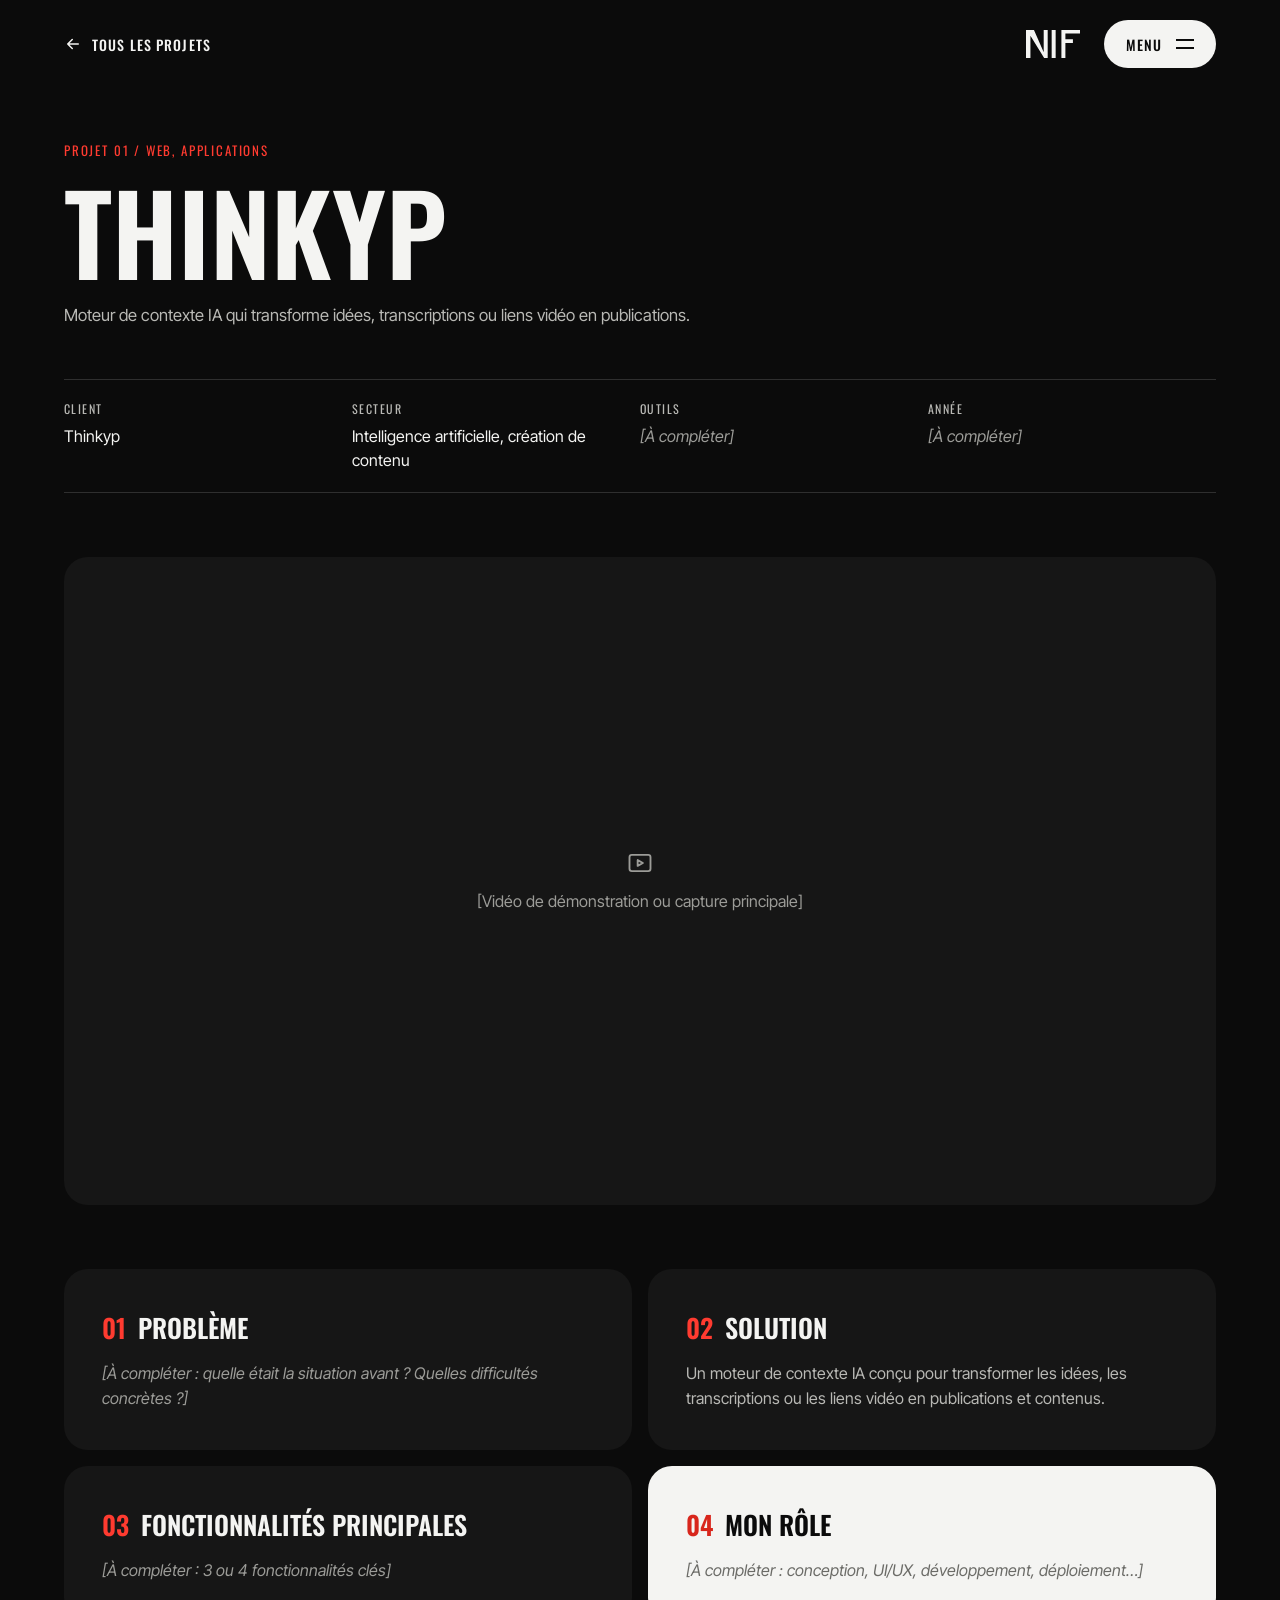
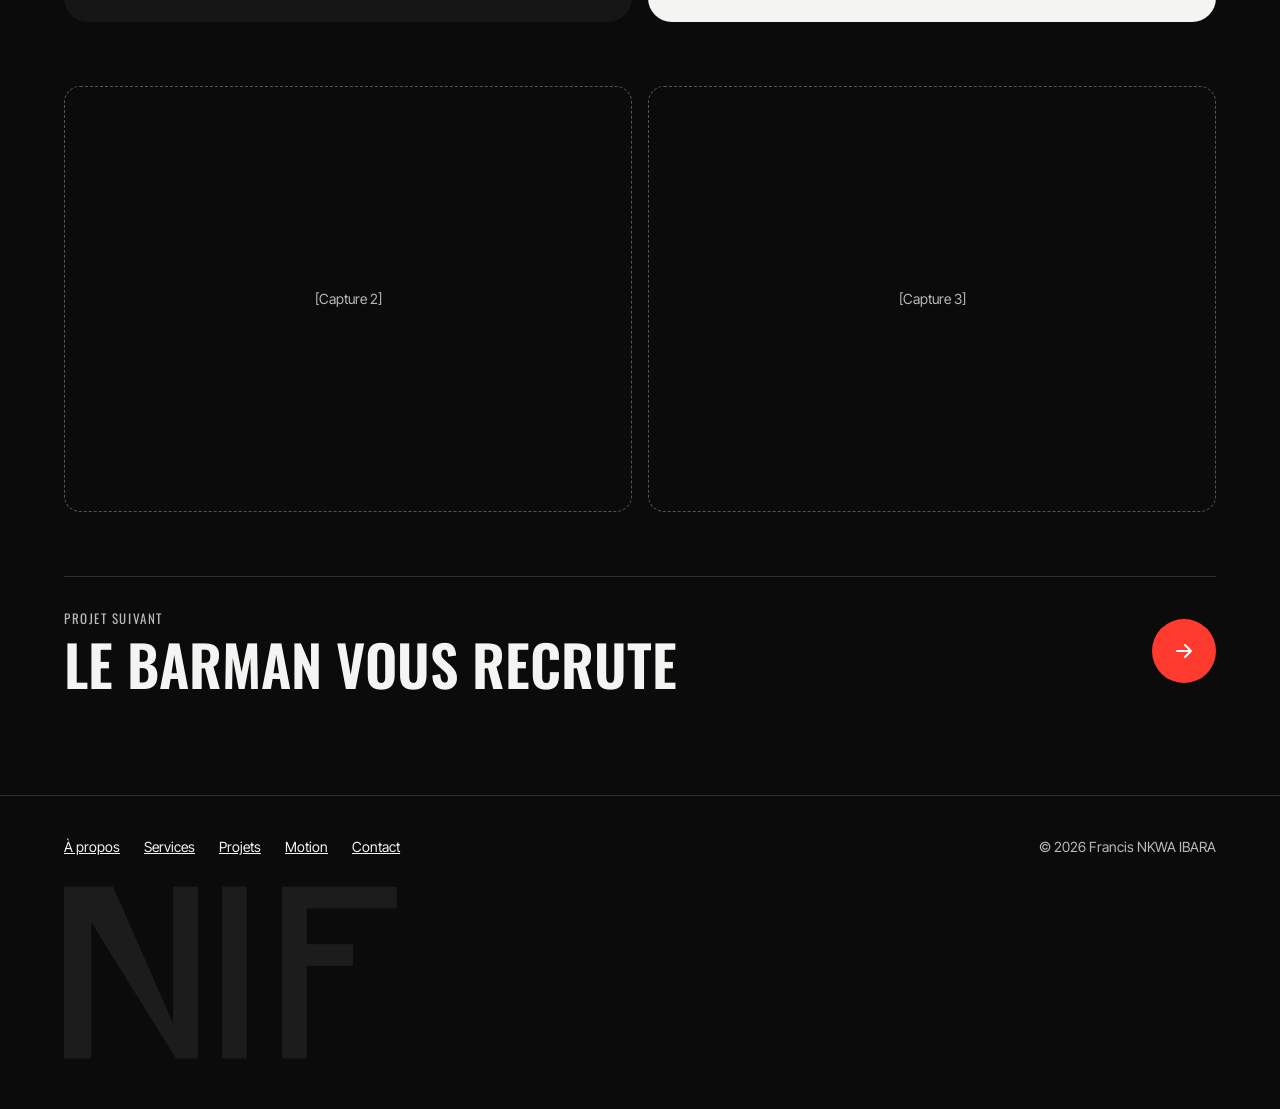
==== projet.html @ 7ed406f6 "Publie la premiere version du portfolio Site statique : accueil, projets, parcours motion, contact e" ====
<!doctype html>
<html lang="fr">
<head>
<meta charset="utf-8">
<meta name="viewport" content="width=device-width, initial-scale=1">
<title>Projet · Francis NKWA IBARA</title>
<meta name="theme-color" content="#0B0B0B">
<link rel="icon" href="data:image/svg+xml,%3Csvg xmlns='http://www.w3.org/2000/svg' viewBox='0 0 64 64'%3E%3Crect width='64' height='64' rx='14' fill='%230B0B0B'/%3E%3Cpath transform='translate(8 21) scale(.39)' fill='%23F4F4F2' d='M0 0h10v63H0zM10 0h8l22 50V0h9v63h-8L10 13zM58 0h9v63h-9zM80 0h42v8H89v13h17v8H89v34h-9z'/%3E%3C/svg%3E">
<link rel="preconnect" href="https://fonts.googleapis.com">
<link rel="preconnect" href="https://fonts.gstatic.com" crossorigin>
<link rel="stylesheet" href="https://fonts.googleapis.com/css2?family=Oswald:wght@500;600&family=Instrument+Serif:ital@0;1&family=Inter+Tight:wght@400;500;600&display=swap">
<link rel="stylesheet" href="css/style.css">
<script>document.documentElement.classList.add('js')</script>
</head>
<body data-page="projet">
<a class="skip" href="#main">Aller au contenu</a>
<div class="progress" aria-hidden="true"></div>
<div class="cursor" aria-hidden="true"><span>Voir</span></div>

<header class="header">
  <div class="wrap">
    <a class="back" href="index.html#projets">
      <svg width="18" height="18" viewBox="0 0 24 24" fill="none" stroke="currentColor" stroke-width="2" stroke-linecap="round" stroke-linejoin="round" aria-hidden="true"><path d="M19 12H5M11 6l-6 6 6 6"/></svg>
      Tous les projets
    </a>
    <div class="header-right">
      <a class="logo" href="index.html" aria-label="NIF, accueil">
        <svg viewBox="0 0 122 63" role="img" aria-label="NIF" fill="currentColor"><path d="M0 0h10v63H0zM10 0h8l22 50V0h9v63h-8L10 13zM58 0h9v63h-9zM80 0h42v8H89v13h17v8H89v34h-9z"/></svg>
      </a>
      <button class="btn btn-light btn-menu" type="button" aria-expanded="false" aria-controls="menu">
        <span class="menu-label">Menu</span><span class="bars" aria-hidden="true"></span>
      </button>
    </div>
  </div>
</header>

<div class="menu" id="menu">
  <div class="wrap">
    <nav aria-label="Navigation principale">
      <a href="index.html#apropos"><small>01</small>À propos</a>
      <a href="index.html#services"><small>02</small>Ce que je fais</a>
      <a href="index.html#projets"><small>03</small>Projets</a>
      <a href="index.html#motion"><small>04</small>Motion</a>
      <a href="index.html#contact"><small>05</small>Contact</a>
    </nav>
    <div class="menu-foot">
      <a href="mailto:francisnkwaibara@gmail.com">francisnkwaibara@gmail.com</a>
      <span>Pointe-Noire, Congo</span>
    </div>
  </div>
</div>

<main id="main">
  <div class="wrap p-head" data-reveal>
    <span class="eyebrow p-eyebrow">Projet</span>
    <h1 class="p-title"></h1>
    <p class="lead p-desc" style="max-width: 640px"></p>
  </div>

  <div class="wrap p-body">
    <dl class="meta" data-reveal></dl>

    <div class="hero-media" data-reveal></div>

    <div class="blocks">
      <article class="block" data-reveal>
        <h2><span>01</span>Problème</h2>
        <p class="b-problem"></p>
      </article>
      <article class="block" data-reveal>
        <h2><span>02</span>Solution</h2>
        <p class="b-solution"></p>
      </article>
      <article class="block" data-reveal>
        <h2><span>03</span>Fonctionnalités principales</h2>
        <div class="b-features"></div>
      </article>
      <article class="block block-light" data-reveal>
        <h2><span>04</span>Mon rôle</h2>
        <p class="b-role"></p>
      </article>
    </div>

    <div class="shots" data-reveal></div>

    <a class="next" href="index.html#projets" data-cursor="view">
      <span><small>Projet suivant</small><strong></strong></span>
      <span class="dot"><svg width="24" height="24" viewBox="0 0 24 24" fill="none" stroke="currentColor" stroke-width="2" stroke-linecap="round" stroke-linejoin="round" aria-hidden="true"><path d="M5 12h14M13 6l6 6-6 6"/></svg></span>
    </a>
  </div>
</main>

<footer class="footer">
  <div class="wrap">
    <div class="footer-top">
      <nav aria-label="Pied de page">
        <a href="index.html#apropos">À propos</a>
        <a href="index.html#services">Services</a>
        <a href="index.html#projets">Projets</a>
        <a href="index.html#motion">Motion</a>
        <a href="index.html#contact">Contact</a>
      </nav>
      <span>© <span class="year">2026</span> Francis NKWA IBARA</span>
    </div>
    <svg class="footer-logo" viewBox="0 0 122 63" aria-hidden="true" data-parallax="-0.06"><path d="M0 0h10v63H0zM10 0h8l22 50V0h9v63h-8L10 13zM58 0h9v63h-9zM80 0h42v8H89v13h17v8H89v34h-9z"/></svg>
  </div>
</footer>

<script src="js/data.js"></script>
<script src="js/main.js"></script>
</body>
</html>
---- css/style.css ----
/* =============================================================================
   Portfolio NIF : direction B « Éditorial »
   ============================================================================= */

:root {
  --ink: #0B0B0B;
  --ink-2: #161616;
  --ink-3: #1E1E1E;
  --paper: #F4F4F2;
  --muted: #B9B9B5;
  --muted-2: #9C9C98;
  --muted-dark: #3F3F3C;
  --line: #FFFFFF26;
  --line-strong: #FFFFFF4D;
  --accent: #FF3B30;
  --accent-on-light: #D8261C;

  --f-display: 'Oswald', 'Arial Narrow', sans-serif;
  --f-serif: 'Instrument Serif', Georgia, serif;
  --f-body: 'Inter Tight', system-ui, -apple-system, sans-serif;

  --gutter: clamp(20px, 5vw, 72px);
  --section: clamp(64px, 8vw, 128px);
  --max: 1440px;
  --radius: 24px;
  --ease: cubic-bezier(.2, .8, .2, 1);
}

*, *::before, *::after { box-sizing: border-box; }

html { -webkit-text-size-adjust: 100%; scroll-behavior: smooth; }

body {
  margin: 0;
  background: var(--ink);
  color: var(--paper);
  font-family: var(--f-body);
  font-size: 16px;
  line-height: 1.5;
  -webkit-font-smoothing: antialiased;
  overflow-x: hidden;
}

[hidden] { display: none !important; }
img, video, svg { display: block; max-width: 100%; }
a { color: inherit; }
button { font: inherit; }

::selection { background: var(--accent); color: var(--ink); }

:focus-visible { outline: 2px solid var(--accent); outline-offset: 4px; border-radius: 4px; }

.skip {
  position: absolute; left: 16px; top: -60px; z-index: 100;
  background: var(--paper); color: var(--ink); padding: 12px 16px; border-radius: 8px;
}
.skip:focus { top: 16px; }

.wrap { max-width: var(--max); margin: 0 auto; padding-left: var(--gutter); padding-right: var(--gutter); }

.sr-only {
  position: absolute; width: 1px; height: 1px; padding: 0; margin: -1px;
  overflow: hidden; clip: rect(0 0 0 0); white-space: nowrap; border: 0;
}

/* --- Typographie ---------------------------------------------------------- */

.eyebrow {
  font-family: var(--f-display); font-size: 13px; letter-spacing: .14em;
  text-transform: uppercase; color: var(--accent);
}
.h-display {
  margin: 0; font-family: var(--f-display); font-weight: 600; text-transform: uppercase;
  line-height: .95; font-size: clamp(40px, 6vw, 88px);
}
.serif { font-family: var(--f-serif); font-style: italic; font-weight: 400; text-transform: none; }
.accent { color: var(--accent); }
.lead { margin: 0; color: var(--muted); font-size: clamp(16px, 1.3vw, 18px); line-height: 1.6; }

/* --- Barre de progression ------------------------------------------------- */

.progress {
  position: fixed; inset: 0 0 auto 0; height: 3px; z-index: 60;
  background: var(--accent); transform-origin: 0 50%; transform: scaleX(0);
}

/* --- En-tête --------------------------------------------------------------- */

.header {
  position: fixed; inset: 0 0 auto 0; z-index: 50;
  transition: transform .5s var(--ease), background-color .3s;
}
.header.is-scrolled { background: #0B0B0BE6; backdrop-filter: blur(10px); -webkit-backdrop-filter: blur(10px); }
.header.is-hidden { transform: translateY(-100%); }
.header .wrap {
  display: flex; align-items: center; justify-content: space-between; gap: 16px;
  padding-top: clamp(14px, 1.6vw, 24px); padding-bottom: clamp(14px, 1.6vw, 24px);
}
.logo { display: flex; color: var(--paper); }
.logo svg { width: 54px; height: 28px; }

.header-right { display: flex; align-items: center; gap: 24px; }
.status { display: none; align-items: center; gap: 10px; font-size: 13px; color: var(--muted); }
.status::before {
  content: ''; width: 8px; height: 8px; border-radius: 50%; background: var(--accent);
  animation: blink 1.2s steps(1) infinite;
}
@media (min-width: 900px) { .status { display: flex; } }

.btn {
  display: inline-flex; align-items: center; gap: 14px; height: 52px; padding: 0 24px;
  border-radius: 999px; border: 0; cursor: pointer; text-decoration: none;
  font-family: var(--f-display); font-weight: 500; font-size: 14px; letter-spacing: .08em; text-transform: uppercase;
  transition: transform .3s var(--ease), background-color .3s, color .3s;
}
.btn-light { background: var(--paper); color: var(--ink); }
.btn-light:hover { background: #FFFFFF; }
.btn-arrow { padding-right: 8px; }
.btn-arrow .dot {
  width: 36px; height: 36px; border-radius: 50%; background: var(--accent); color: #FFF;
  display: inline-flex; align-items: center; justify-content: center;
  transition: transform .4s var(--ease);
}
.btn-arrow:hover .dot { transform: rotate(-45deg); }
.btn-menu { height: 48px; padding: 0 22px; }
.btn-menu .bars { width: 18px; height: 10px; position: relative; }
.btn-menu .bars::before, .btn-menu .bars::after {
  content: ''; position: absolute; left: 0; right: 0; height: 2px; background: currentColor;
  transition: transform .4s var(--ease), top .4s var(--ease);
}
.btn-menu .bars::before { top: 0; }
.btn-menu .bars::after { top: 8px; }
.menu-open .btn-menu .bars::before { top: 4px; transform: rotate(45deg); }
.menu-open .btn-menu .bars::after { top: 4px; transform: rotate(-45deg); }

.link-under {
  display: inline-flex; align-items: center; min-height: 44px; color: var(--paper);
  font-family: var(--f-display); font-weight: 500; font-size: 14px; letter-spacing: .08em; text-transform: uppercase;
  text-decoration: underline; text-underline-offset: 6px; text-decoration-color: var(--accent);
}

/* --- Menu plein écran ------------------------------------------------------ */

.menu {
  position: fixed; inset: 0; z-index: 45; background: var(--ink);
  display: flex; flex-direction: column; justify-content: center;
  clip-path: circle(0% at calc(100% - 60px) 40px);
  transition: clip-path .7s var(--ease), visibility 0s .7s;
  visibility: hidden;
}
.menu-open .menu { clip-path: circle(150% at calc(100% - 60px) 40px); visibility: visible; transition: clip-path .7s var(--ease); }
.menu nav { display: flex; flex-direction: column; gap: 4px; }
.menu nav a {
  display: flex; align-items: baseline; gap: 20px; text-decoration: none;
  font-family: var(--f-display); font-weight: 600; text-transform: uppercase;
  font-size: clamp(44px, 9vw, 112px); line-height: 1.02;
  opacity: 0; transform: translateY(40px);
  transition: color .3s, opacity .5s var(--ease), transform .6s var(--ease);
}
.menu nav a small { font-size: 14px; color: var(--muted); letter-spacing: .1em; font-weight: 500; }
.menu nav a:hover { color: var(--accent); }
.menu-open .menu nav a { opacity: 1; transform: none; }
.menu-open .menu nav a:nth-child(1) { transition-delay: .15s; }
.menu-open .menu nav a:nth-child(2) { transition-delay: .2s; }
.menu-open .menu nav a:nth-child(3) { transition-delay: .25s; }
.menu-open .menu nav a:nth-child(4) { transition-delay: .3s; }
.menu-open .menu nav a:nth-child(5) { transition-delay: .35s; }
.menu .menu-foot { margin-top: 48px; display: flex; flex-wrap: wrap; gap: 12px 24px; color: var(--muted); font-size: 14px; }
.menu-open { overflow: hidden; }

/* --- Hero ------------------------------------------------------------------ */

.hero { padding-top: clamp(96px, 10vw, 140px); }
.hero-grid { display: flex; flex-direction: row-reverse; flex-wrap: wrap; gap: clamp(32px, 4vw, 64px); align-items: flex-start; }
.hero-photo { flex: 0 1 440px; min-width: 260px; display: flex; justify-content: center; }
.arch {
  position: relative; width: 100%; max-width: 440px; aspect-ratio: 440 / 640;
  background: #EDEDEB; border-radius: 0 0 220px 220px; overflow: hidden;
}
.arch img { width: 100%; height: 115%; object-fit: cover; object-position: center 28%; filter: grayscale(1) contrast(1.05); will-change: transform; }
.arch::after { content: ''; position: absolute; left: 0; right: 0; bottom: 0; height: 6px; background: var(--accent); }
.hero-text { flex: 999 1 520px; min-width: 0; display: flex; flex-direction: column; gap: 28px; padding-top: clamp(0px, 2vw, 40px); }
.hello { margin: 0; font-family: var(--f-serif); font-size: clamp(24px, 2.4vw, 34px); line-height: 1; }
.hero-title { margin: 0; display: flex; flex-direction: column; line-height: .9; }
.hero-title .l { display: block; overflow: hidden; padding-bottom: clamp(8px, 1.6vw, 22px); margin-bottom: calc(-1 * clamp(8px, 1.6vw, 22px)); }
.hero-title .l > span { display: block; }
.hero-title .big { font-family: var(--f-display); font-weight: 600; font-size: clamp(54px, 8.6vw, 124px); text-transform: uppercase; letter-spacing: -.01em; }
.hero-title .serif { font-size: clamp(52px, 8.3vw, 120px); color: var(--accent); }
.rot { display: inline-block; transition: transform .55s var(--ease), opacity .55s var(--ease); }
.rot.is-out { transform: translateY(-110%); opacity: 0; }
.rot.is-pre { transform: translateY(110%); opacity: 0; transition: none; }
.hero-sub { max-width: 460px; }
.hero-cta { display: flex; flex-wrap: wrap; align-items: center; gap: 16px 28px; }
.hero-loc { margin: 8px 0 0; font-size: 14px; color: var(--muted); }

.strip { display: grid; grid-template-columns: repeat(auto-fit, minmax(220px, 1fr)); gap: 24px 0; padding: clamp(48px, 5vw, 72px) 0 clamp(40px, 4vw, 56px); }
.strip > div { display: flex; flex-direction: column; gap: 8px; padding: 0 24px; border-left: 1px solid #FFFFFF33; }
.strip strong { font-family: var(--f-display); font-weight: 600; font-size: 15px; letter-spacing: .04em; text-transform: uppercase; }
.strip span { font-size: 14px; line-height: 1.45; color: var(--muted); }

/* Bandeau d'outils qui défile */
.marquee { border-top: 1px solid var(--line); border-bottom: 1px solid var(--line); overflow: hidden; height: 76px; display: flex; align-items: center; }
.marquee-track { display: flex; flex-shrink: 0; white-space: nowrap; animation: marquee 32s linear infinite; }
.marquee:hover .marquee-track { animation-play-state: paused; }
.marquee-track span {
  display: inline-flex; align-items: center; gap: 48px; padding-right: 48px;
  font-family: var(--f-display); font-weight: 600; font-size: 22px; text-transform: uppercase; letter-spacing: .02em;
}
.marquee-track span::after { content: ''; width: 10px; height: 10px; background: var(--accent); transform: rotate(45deg); }

/* --- Sections -------------------------------------------------------------- */

.section { border-top: 1px solid var(--line); }
.section > .wrap { padding-top: var(--section); padding-bottom: var(--section); }
.section-head { display: flex; flex-wrap: wrap; justify-content: space-between; align-items: flex-end; gap: 24px 40px; margin-bottom: clamp(32px, 4vw, 56px); }
.section-head > div:first-child { display: flex; flex-direction: column; gap: 20px; }
.section-head p { max-width: 400px; }

/* À propos */
.about { display: flex; flex-wrap: wrap; gap: clamp(40px, 5vw, 80px); }
.about-left { flex: 1 1 360px; display: flex; flex-direction: column; gap: 24px; }
.about-right { flex: 1.4 1 460px; display: flex; flex-direction: column; gap: 28px; padding-top: clamp(0px, 3vw, 48px); }
.quote { margin: 0; font-family: var(--f-serif); font-size: clamp(26px, 2.6vw, 38px); line-height: 1.2; }
.quote .w { display: inline-block; opacity: .15; transition: opacity .4s; }
.quote .w.on { opacity: 1; }
.placeholder {
  border: 1.5px dashed var(--line-strong); display: flex; align-items: center; justify-content: center;
  text-align: center; padding: 24px; color: var(--muted); font-size: 14px; line-height: 1.5;
}
.about-photo { width: 100%; max-width: 380px; aspect-ratio: 4 / 5; }
.facts { display: grid; grid-template-columns: repeat(auto-fit, minmax(180px, 1fr)); border-top: 1px solid var(--line); margin-top: 12px; }
.facts > div { display: flex; flex-direction: column; gap: 6px; padding: 20px 20px 20px 0; border-bottom: 1px solid var(--line); }
.facts strong { font-family: var(--f-display); font-weight: 600; font-size: 22px; }
.facts span { font-size: 14px; color: var(--muted); }

/* Ce que je fais */
.poles { display: grid; grid-template-columns: repeat(auto-fit, minmax(min(100%, 420px), 1fr)); gap: 16px; }
.pole { border-radius: var(--radius); padding: clamp(24px, 3vw, 40px); display: flex; flex-direction: column; gap: 24px; }
.pole-dark { background: var(--ink-2); }
.pole-light { background: var(--paper); color: var(--ink); }
.pole-head { display: flex; justify-content: space-between; align-items: center; gap: 16px; }
.pole h3 { margin: 0; font-family: var(--f-display); font-weight: 600; font-size: clamp(28px, 2.4vw, 36px); text-transform: uppercase; }
.pole-light .serif { color: var(--accent-on-light); }
.pole ol { list-style: none; margin: 0; padding: 0; }
.pole li { display: grid; grid-template-columns: 40px minmax(0, 1fr); gap: 4px 12px; padding: 18px 0; border-top: 1px solid var(--line); }
.pole-light li { border-color: #0B0B0B26; }
.pole li > span { font-family: var(--f-display); font-size: 14px; color: var(--muted); padding-top: 3px; }
.pole-light li > span { color: #4A4A47; }
.pole li strong { display: block; font-family: var(--f-display); font-weight: 500; font-size: 19px; text-transform: uppercase; letter-spacing: .02em; }
.pole li p { margin: 4px 0 0; font-size: 15px; color: var(--muted); }
.pole-light li p { color: var(--muted-dark); }
.pole-light .link-under { color: var(--ink); text-decoration-color: var(--accent-on-light); margin-top: auto; align-self: flex-start; }

/* Projets */
.filters { display: flex; flex-wrap: wrap; gap: 8px; }
.filter {
  height: 44px; padding: 0 18px; border-radius: 999px; cursor: pointer;
  font-family: var(--f-display); font-size: 13px; letter-spacing: .08em; text-transform: uppercase;
  background: transparent; color: var(--paper); border: 1px solid var(--line-strong);
  transition: background-color .3s, color .3s, border-color .3s;
}
.filter:hover { border-color: var(--paper); }
.filter[aria-pressed="true"] { background: var(--paper); color: var(--ink); border-color: var(--paper); }
.filter sup { font-size: 10px; margin-left: 4px; color: inherit; opacity: .6; }

.projects { display: grid; grid-template-columns: repeat(auto-fill, minmax(min(100%, 380px), 1fr)); gap: clamp(28px, 3vw, 40px) 24px; }
.card { display: flex; flex-direction: column; gap: 16px; text-decoration: none; transition: opacity .4s var(--ease), transform .5s var(--ease); }
.card.is-out { opacity: 0; transform: scale(.96); }
.card-media {
  position: relative; aspect-ratio: 4 / 3; background: var(--ink-2); border-radius: 16px; overflow: hidden;
  display: flex; align-items: center; justify-content: center;
}
.card-media img, .card-media video { position: absolute; inset: 0; width: 100%; height: 100%; object-fit: cover; transition: transform .8s var(--ease), opacity .4s; }
.card-media video { opacity: 0; }
.card.is-playing .card-media video { opacity: 1; }
.card:hover .card-media img { transform: scale(1.05); }
.mono { font-family: var(--f-display); font-weight: 600; font-size: clamp(64px, 7vw, 104px); color: #2A2A2A; letter-spacing: -.02em; transition: color .4s, transform .8s var(--ease); }
.card:hover .mono { color: var(--accent); transform: scale(1.06); }
.tag {
  position: absolute; z-index: 2; font-family: var(--f-display); font-size: 12px; letter-spacing: .1em; text-transform: uppercase;
  padding: 6px 10px; border-radius: 999px;
}
.tag-cat { left: 16px; top: 16px; background: var(--ink); }
.tag-off { right: 16px; top: 16px; border: 1px solid var(--line-strong); color: var(--muted); background: #0B0B0BB3; }
.card-title { display: flex; justify-content: space-between; align-items: baseline; gap: 16px; }
.card-title strong { font-family: var(--f-display); font-weight: 600; font-size: 22px; text-transform: uppercase; letter-spacing: .01em; }
.card-title span { font-family: var(--f-display); font-size: 14px; color: var(--muted); }
.card p { margin: -8px 0 0; font-size: 15px; color: var(--muted); }

/* Parcours motion */
.motion { background: var(--paper); color: var(--ink); border-top: 0; }
.motion .eyebrow { color: var(--accent-on-light); }
.motion .serif { color: var(--accent-on-light); }
.motion .lead { color: var(--muted-dark); }
.timeline {
  list-style: none; margin: 0 0 clamp(36px, 4vw, 64px); padding: 0; position: relative;
  display: grid; grid-template-columns: repeat(auto-fit, minmax(min(100%, 220px), 1fr));
}
.timeline::before {
  content: ''; position: absolute; left: 0; right: 0; top: 0; height: 2px; background: var(--ink);
  transform-origin: 0 50%; transform: scaleX(var(--draw, 1));
}
.timeline li { position: relative; display: flex; flex-direction: column; gap: 10px; padding: 28px 24px 28px 0; }
.timeline li::before { content: ''; position: absolute; top: -7px; left: 0; width: 14px; height: 14px; background: var(--ink); transform: rotate(45deg); }
.timeline li.goal::before { background: var(--accent-on-light); }
.timeline .when { font-family: var(--f-display); font-size: 13px; letter-spacing: .1em; text-transform: uppercase; color: #4A4A47; }
.timeline strong { font-family: var(--f-display); font-weight: 600; font-size: 22px; text-transform: uppercase; }
.timeline p { margin: 0; font-size: 15px; color: var(--muted-dark); }

.gallery { display: grid; grid-template-columns: repeat(auto-fill, minmax(min(100%, 280px), 1fr)); gap: 16px; }
.work {
  position: relative; margin: 0; aspect-ratio: 16 / 10; border-radius: 16px; overflow: hidden;
  display: flex; flex-direction: column; justify-content: space-between; padding: 20px;
  background: var(--ink); color: var(--paper);
}
.work img, .work video { position: absolute; inset: 0; width: 100%; height: 100%; object-fit: cover; }
.work figcaption { position: relative; z-index: 1; margin-top: auto; display: flex; flex-direction: column; gap: 2px; font-size: 14px; }
.work figcaption small { color: var(--muted); }
.work.has-media figcaption { background: linear-gradient(transparent, #000000B3); margin: auto -20px -20px; padding: 32px 20px 20px; }
.work-next { background: transparent; color: #4A4A47; border: 1.5px dashed #0B0B0B66; }

/* Outils */
.tools { display: flex; flex-wrap: wrap; gap: clamp(32px, 4vw, 64px); }
.tools-head { flex: 1 1 300px; display: flex; flex-direction: column; gap: 20px; }
.tools-body { flex: 2 1 560px; display: flex; flex-direction: column; gap: 36px; }
.tool-group { display: flex; flex-direction: column; gap: 14px; }
.tool-group > span { font-family: var(--f-display); font-size: 14px; letter-spacing: .1em; text-transform: uppercase; color: var(--muted); }
.chips { display: flex; flex-wrap: wrap; gap: 10px; list-style: none; margin: 0; padding: 0; }
.chips li {
  display: inline-flex; align-items: center; gap: 12px; height: 56px; padding: 0 22px 0 10px;
  border: 1px solid #FFFFFF33; border-radius: 999px; font-size: 16px; font-weight: 500;
  transition: border-color .3s, transform .3s var(--ease);
}
.chips li:hover { border-color: var(--accent); transform: translateY(-3px); }
.chips li i {
  font-style: normal; width: 36px; height: 36px; border-radius: 50%; background: var(--ink-3);
  display: inline-flex; align-items: center; justify-content: center; font-family: var(--f-display); font-size: 14px;
}

/* Contact */
.contact { display: flex; flex-wrap: wrap; gap: clamp(40px, 5vw, 96px); }
.contact-left { flex: 1 1 380px; display: flex; flex-direction: column; gap: 24px; }
.contact-title { margin: 0; display: flex; flex-direction: column; line-height: .92; font-size: clamp(48px, 6vw, 88px); }
.contact-title .big { font-family: var(--f-display); font-weight: 600; text-transform: uppercase; }
.contact-title .serif { color: var(--accent); }
.mail { color: var(--paper); font-size: clamp(18px, 1.6vw, 22px); text-underline-offset: 6px; text-decoration-color: var(--accent); overflow-wrap: anywhere; }
.socials { display: flex; flex-wrap: wrap; gap: 10px; }
.socials a {
  display: inline-flex; align-items: center; height: 44px; padding: 0 18px; border: 1px solid var(--line-strong); border-radius: 999px;
  text-decoration: none; font-family: var(--f-display); font-size: 13px; letter-spacing: .08em; text-transform: uppercase;
  transition: background-color .3s, color .3s;
}
.socials a:hover { background: var(--paper); color: var(--ink); }
.form { flex: 1.2 1 420px; display: flex; flex-direction: column; gap: 20px; background: var(--ink-2); border-radius: var(--radius); padding: clamp(24px, 3vw, 40px); }
.form > p:first-child { margin: 0; font-family: var(--f-serif); font-size: 26px; line-height: 1.2; }
.field { display: flex; flex-direction: column; gap: 8px; }
.field label { font-family: var(--f-display); font-size: 13px; letter-spacing: .1em; text-transform: uppercase; color: var(--muted); }
.field input, .field textarea {
  padding: 14px 16px; background: var(--ink); color: var(--paper); border: 1px solid var(--line-strong);
  border-radius: 12px; font: inherit; font-size: 16px; transition: border-color .3s;
}
.field input { height: 52px; }
.field textarea { resize: vertical; min-height: 140px; }
.field input:focus, .field textarea:focus { border-color: var(--paper); outline: none; }
.form-note { margin: 0; font-size: 14px; color: var(--muted); min-height: 1.5em; }
.form .btn { align-self: flex-start; }

/* Pied de page */
.footer { border-top: 1px solid var(--line); overflow: hidden; }
.footer .wrap { padding-top: 40px; display: flex; flex-direction: column; gap: 32px; }
.footer-top { display: flex; flex-wrap: wrap; justify-content: space-between; gap: 16px 32px; font-size: 14px; color: var(--muted); }
.footer-top nav { display: flex; flex-wrap: wrap; gap: 8px 24px; }
.footer-top nav a { color: var(--paper); }
.footer-logo { width: clamp(140px, 26vw, 360px); height: auto; fill: #1C1C1C; margin: 8px 0 40px; will-change: transform; }

/* --- Fiche projet ---------------------------------------------------------- */

.p-head { padding-top: clamp(110px, 11vw, 150px); padding-bottom: clamp(32px, 4vw, 56px); display: flex; flex-direction: column; gap: 20px; }
.p-title { margin: 0; line-height: .92; display: flex; flex-wrap: wrap; gap: 0 .25em; align-items: baseline; }
.p-title .big { font-family: var(--f-display); font-weight: 600; font-size: clamp(52px, 8.6vw, 124px); text-transform: uppercase; }
.p-title .serif { font-size: clamp(50px, 8.3vw, 120px); color: var(--accent); }
.p-body { padding-bottom: var(--section); display: flex; flex-direction: column; gap: clamp(40px, 5vw, 72px); }
.meta { margin: 0; display: grid; grid-template-columns: repeat(auto-fit, minmax(200px, 1fr)); border-top: 1px solid var(--line); }
.meta > div { padding: 20px 20px 20px 0; border-bottom: 1px solid var(--line); display: flex; flex-direction: column; gap: 6px; }
.meta dt { font-family: var(--f-display); font-size: 12px; letter-spacing: .12em; text-transform: uppercase; color: var(--muted); }
.meta dd { margin: 0; font-size: 16px; }
.meta a { text-underline-offset: 4px; text-decoration-color: var(--accent); }
.hero-media { aspect-ratio: 16 / 9; background: var(--ink-2); border-radius: var(--radius); overflow: hidden; display: flex; align-items: center; justify-content: center; color: var(--muted-2); text-align: center; padding: 24px; }
.hero-media.has-media { padding: 0; }
.hero-media img, .hero-media video { width: 100%; height: 100%; object-fit: cover; }
.blocks { display: grid; grid-template-columns: repeat(auto-fit, minmax(min(100%, 520px), 1fr)); gap: 16px; }
.block { background: var(--ink-2); border-radius: var(--radius); padding: clamp(24px, 3vw, 40px); display: flex; flex-direction: column; gap: 14px; }
.block h2 { margin: 0; font-family: var(--f-display); font-weight: 600; font-size: 26px; text-transform: uppercase; }
.block h2 span { color: var(--accent); margin-right: 12px; }
.block p { margin: 0; line-height: 1.6; color: var(--muted); }
.block-light { background: var(--paper); color: var(--ink); }
.block-light h2 span { color: var(--accent-on-light); }
.block-light p { color: var(--muted-dark); }
.todo { color: var(--muted-2); font-style: italic; }
.block-light .todo { color: #6B6B67; }
.pills { list-style: none; margin: 0; padding: 0; display: flex; flex-wrap: wrap; gap: 8px; }
.pills li { min-height: 40px; display: inline-flex; align-items: center; padding: 0 16px; border: 1px solid var(--line-strong); border-radius: 999px; font-size: 15px; }
.shots { display: grid; grid-template-columns: repeat(auto-fit, minmax(min(100%, 380px), 1fr)); gap: 16px; }
.shots > * { aspect-ratio: 4 / 3; border-radius: 16px; overflow: hidden; }
.shots img { width: 100%; height: 100%; object-fit: cover; }
.next { display: flex; flex-wrap: wrap; justify-content: space-between; align-items: center; gap: 16px; padding-top: 32px; border-top: 1px solid var(--line); text-decoration: none; }
.next > span:first-child { display: flex; flex-direction: column; gap: 8px; }
.next small { font-family: var(--f-display); font-size: 13px; letter-spacing: .12em; text-transform: uppercase; color: var(--muted); }
.next strong { font-family: var(--f-display); font-weight: 600; font-size: clamp(36px, 4.4vw, 64px); text-transform: uppercase; line-height: 1; transition: color .3s; }
.next:hover strong { color: var(--accent); }
.next .dot { width: 64px; height: 64px; border-radius: 50%; background: var(--accent); color: #FFF; display: inline-flex; align-items: center; justify-content: center; transition: transform .4s var(--ease); }
.next:hover .dot { transform: translateX(8px); }
.back { display: inline-flex; align-items: center; gap: 10px; min-height: 44px; text-decoration: none; font-family: var(--f-display); font-weight: 500; font-size: 14px; letter-spacing: .08em; text-transform: uppercase; }
.back:hover { color: var(--accent); }

/* --- Curseur personnalisé (ordinateur uniquement) --------------------------- */

.cursor { display: none; }
@media (hover: hover) and (pointer: fine) {
  .cursor {
    display: flex; position: fixed; left: 0; top: 0; z-index: 70; pointer-events: none;
    width: 14px; height: 14px; margin: -7px 0 0 -7px; border-radius: 50%; background: var(--paper);
    mix-blend-mode: difference; align-items: center; justify-content: center;
    transition: width .35s var(--ease), height .35s var(--ease), margin .35s var(--ease), opacity .3s;
    opacity: 0;
  }
  .cursor.is-on { opacity: 1; }
  .cursor.is-link { width: 44px; height: 44px; margin: -22px 0 0 -22px; }
  .cursor.is-view { width: 96px; height: 96px; margin: -48px 0 0 -48px; mix-blend-mode: normal; background: var(--accent); }
  .cursor span { opacity: 0; font-family: var(--f-display); font-size: 13px; letter-spacing: .1em; text-transform: uppercase; color: #FFF; transition: opacity .2s; }
  .cursor.is-view span { opacity: 1; }
}

/* --- Animations d'apparition ---------------------------------------------- */

.js [data-reveal] { opacity: 0; transform: translateY(40px); transition: opacity .9s var(--ease), transform .9s var(--ease); }
.js [data-reveal].is-in { opacity: 1; transform: none; }
.js .hero-title .l > span { transform: translateY(105%); transition: transform 1s var(--ease); }
.js.is-loaded .hero-title .l > span { transform: none; }
.js.is-loaded .hero-title .l:nth-child(2) > span { transition-delay: .1s; }
.js.is-loaded .hero-title .l:nth-child(3) > span { transition-delay: .2s; }
.js .hero-photo .arch { clip-path: inset(100% 0 0 0); transition: clip-path 1.2s var(--ease) .2s; }
.js.is-loaded .hero-photo .arch { clip-path: inset(0 0 0 0); }

@keyframes marquee { from { transform: translateX(0); } to { transform: translateX(-50%); } }
@keyframes blink { 0%, 49% { opacity: 1; } 50%, 100% { opacity: 0; } }

/* Transition entre pages (navigateurs compatibles) */
@view-transition { navigation: auto; }

@media (prefers-reduced-motion: reduce) {
  html { scroll-behavior: auto; }
  *, *::before, *::after { animation: none !important; transition: none !important; }
  .js [data-reveal], .js .hero-title .l > span { opacity: 1; transform: none; }
  .js .hero-photo .arch { clip-path: none; }
  .quote .w { opacity: 1; }
  .cursor { display: none !important; }
}
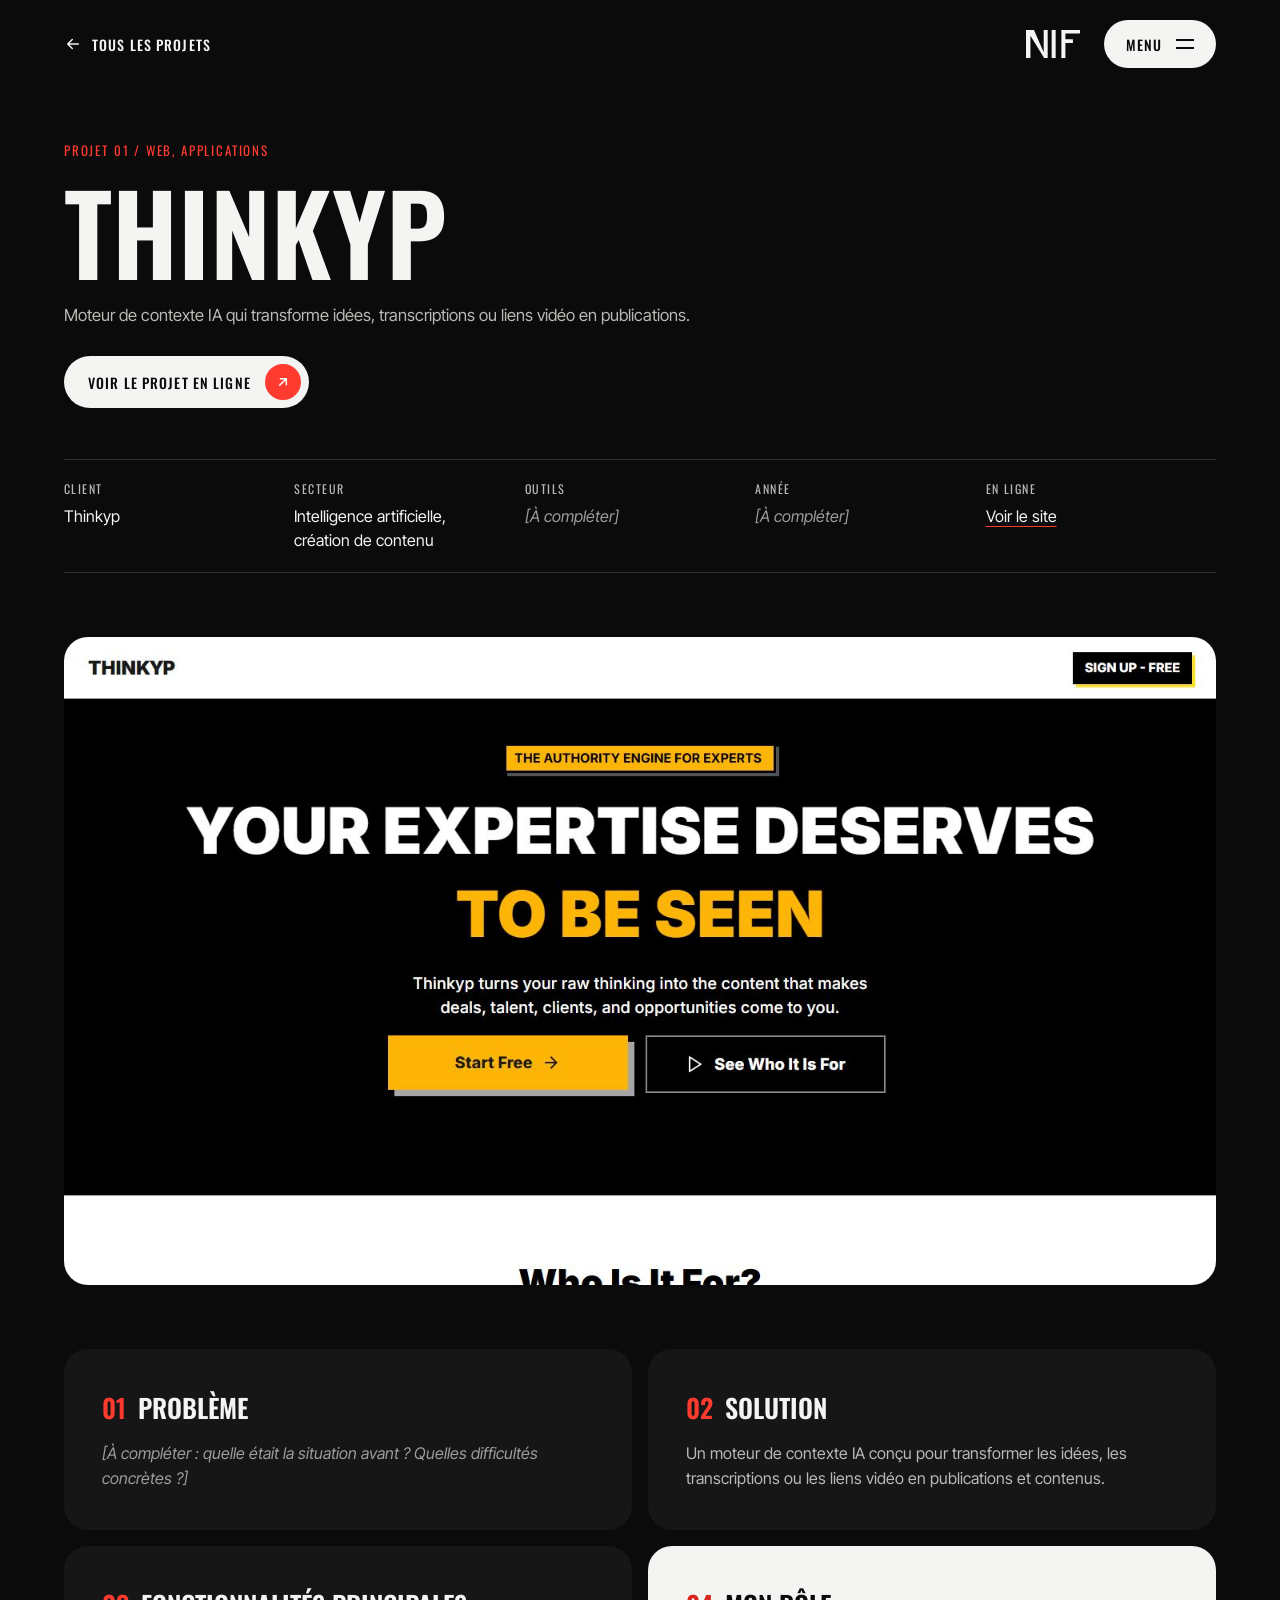
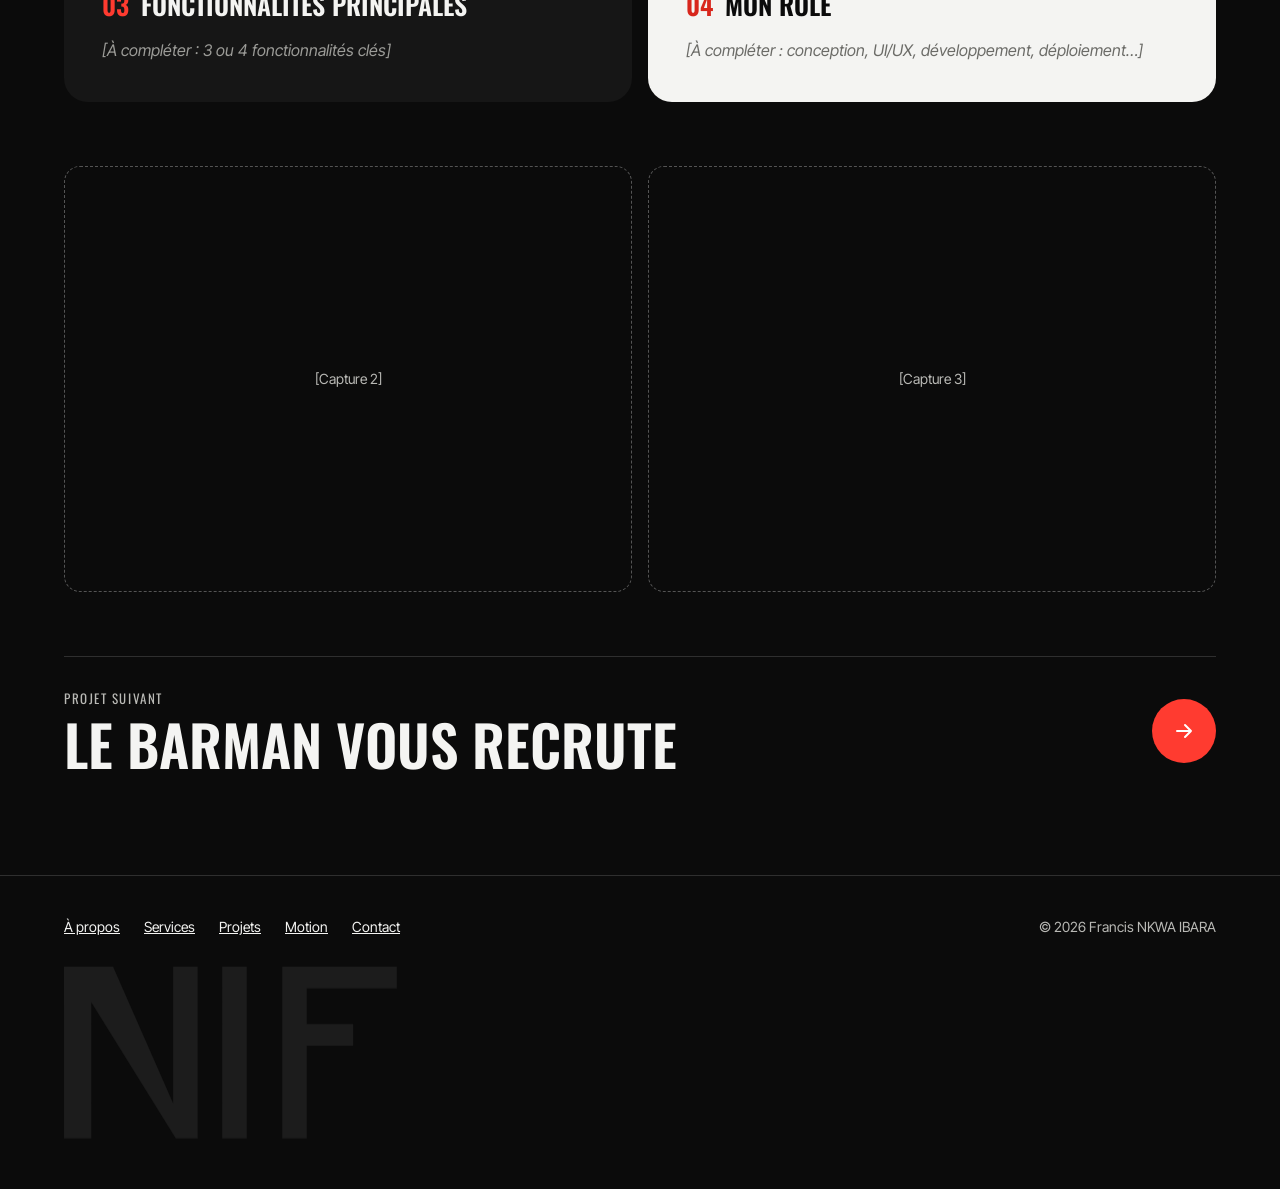
==== commit d9a1aaa6: "Ajoute captures, liens des projets et formulaire Netlify - Captures d'écran et liens « Voir le proje" ====
--- a/projet.html
+++ b/projet.html
@@ -55,6 +55,9 @@
     <span class="eyebrow p-eyebrow">Projet</span>
     <h1 class="p-title"></h1>
     <p class="lead p-desc" style="max-width: 640px"></p>
+    <a class="btn btn-light btn-arrow p-cta" href="#" target="_blank" rel="noopener" hidden>Voir le projet en ligne
+      <span class="dot"><svg width="16" height="16" viewBox="0 0 24 24" fill="none" stroke="currentColor" stroke-width="2.2" stroke-linecap="round" stroke-linejoin="round" aria-hidden="true"><path d="M7 17L17 7M8 7h9v9"/></svg></span>
+    </a>
   </div>
 
   <div class="wrap p-body">
--- a/css/style.css
+++ b/css/style.css
@@ -267,10 +267,10 @@
 .card { display: flex; flex-direction: column; gap: 16px; text-decoration: none; transition: opacity .4s var(--ease), transform .5s var(--ease); }
 .card.is-out { opacity: 0; transform: scale(.96); }
 .card-media {
-  position: relative; aspect-ratio: 4 / 3; background: var(--ink-2); border-radius: 16px; overflow: hidden;
+  position: relative; aspect-ratio: 16 / 10; background: var(--ink-2); border-radius: 16px; overflow: hidden;
   display: flex; align-items: center; justify-content: center;
 }
-.card-media img, .card-media video { position: absolute; inset: 0; width: 100%; height: 100%; object-fit: cover; transition: transform .8s var(--ease), opacity .4s; }
+.card-media img, .card-media video { position: absolute; inset: 0; width: 100%; height: 100%; object-fit: cover; object-position: top center; transition: transform .8s var(--ease), opacity .4s; }
 .card-media video { opacity: 0; }
 .card.is-playing .card-media video { opacity: 1; }
 .card:hover .card-media img { transform: scale(1.05); }
@@ -282,6 +282,9 @@
 }
 .tag-cat { left: 16px; top: 16px; background: var(--ink); }
 .tag-off { right: 16px; top: 16px; border: 1px solid var(--line-strong); color: var(--muted); background: #0B0B0BB3; }
+.tag-live { right: 16px; top: 16px; background: var(--ink); display: inline-flex; align-items: center; gap: 8px; }
+.tag-live::before { content: ''; width: 7px; height: 7px; border-radius: 50%; background: #3DDC84; }
+.p-cta { align-self: flex-start; margin-top: 8px; }
 .card-title { display: flex; justify-content: space-between; align-items: baseline; gap: 16px; }
 .card-title strong { font-family: var(--f-display); font-weight: 600; font-size: 22px; text-transform: uppercase; letter-spacing: .01em; }
 .card-title span { font-family: var(--f-display); font-size: 14px; color: var(--muted); }
@@ -387,7 +390,7 @@
 .meta a { text-underline-offset: 4px; text-decoration-color: var(--accent); }
 .hero-media { aspect-ratio: 16 / 9; background: var(--ink-2); border-radius: var(--radius); overflow: hidden; display: flex; align-items: center; justify-content: center; color: var(--muted-2); text-align: center; padding: 24px; }
 .hero-media.has-media { padding: 0; }
-.hero-media img, .hero-media video { width: 100%; height: 100%; object-fit: cover; }
+.hero-media img, .hero-media video { width: 100%; height: 100%; object-fit: cover; object-position: top center; }
 .blocks { display: grid; grid-template-columns: repeat(auto-fit, minmax(min(100%, 520px), 1fr)); gap: 16px; }
 .block { background: var(--ink-2); border-radius: var(--radius); padding: clamp(24px, 3vw, 40px); display: flex; flex-direction: column; gap: 14px; }
 .block h2 { margin: 0; font-family: var(--f-display); font-weight: 600; font-size: 26px; text-transform: uppercase; }
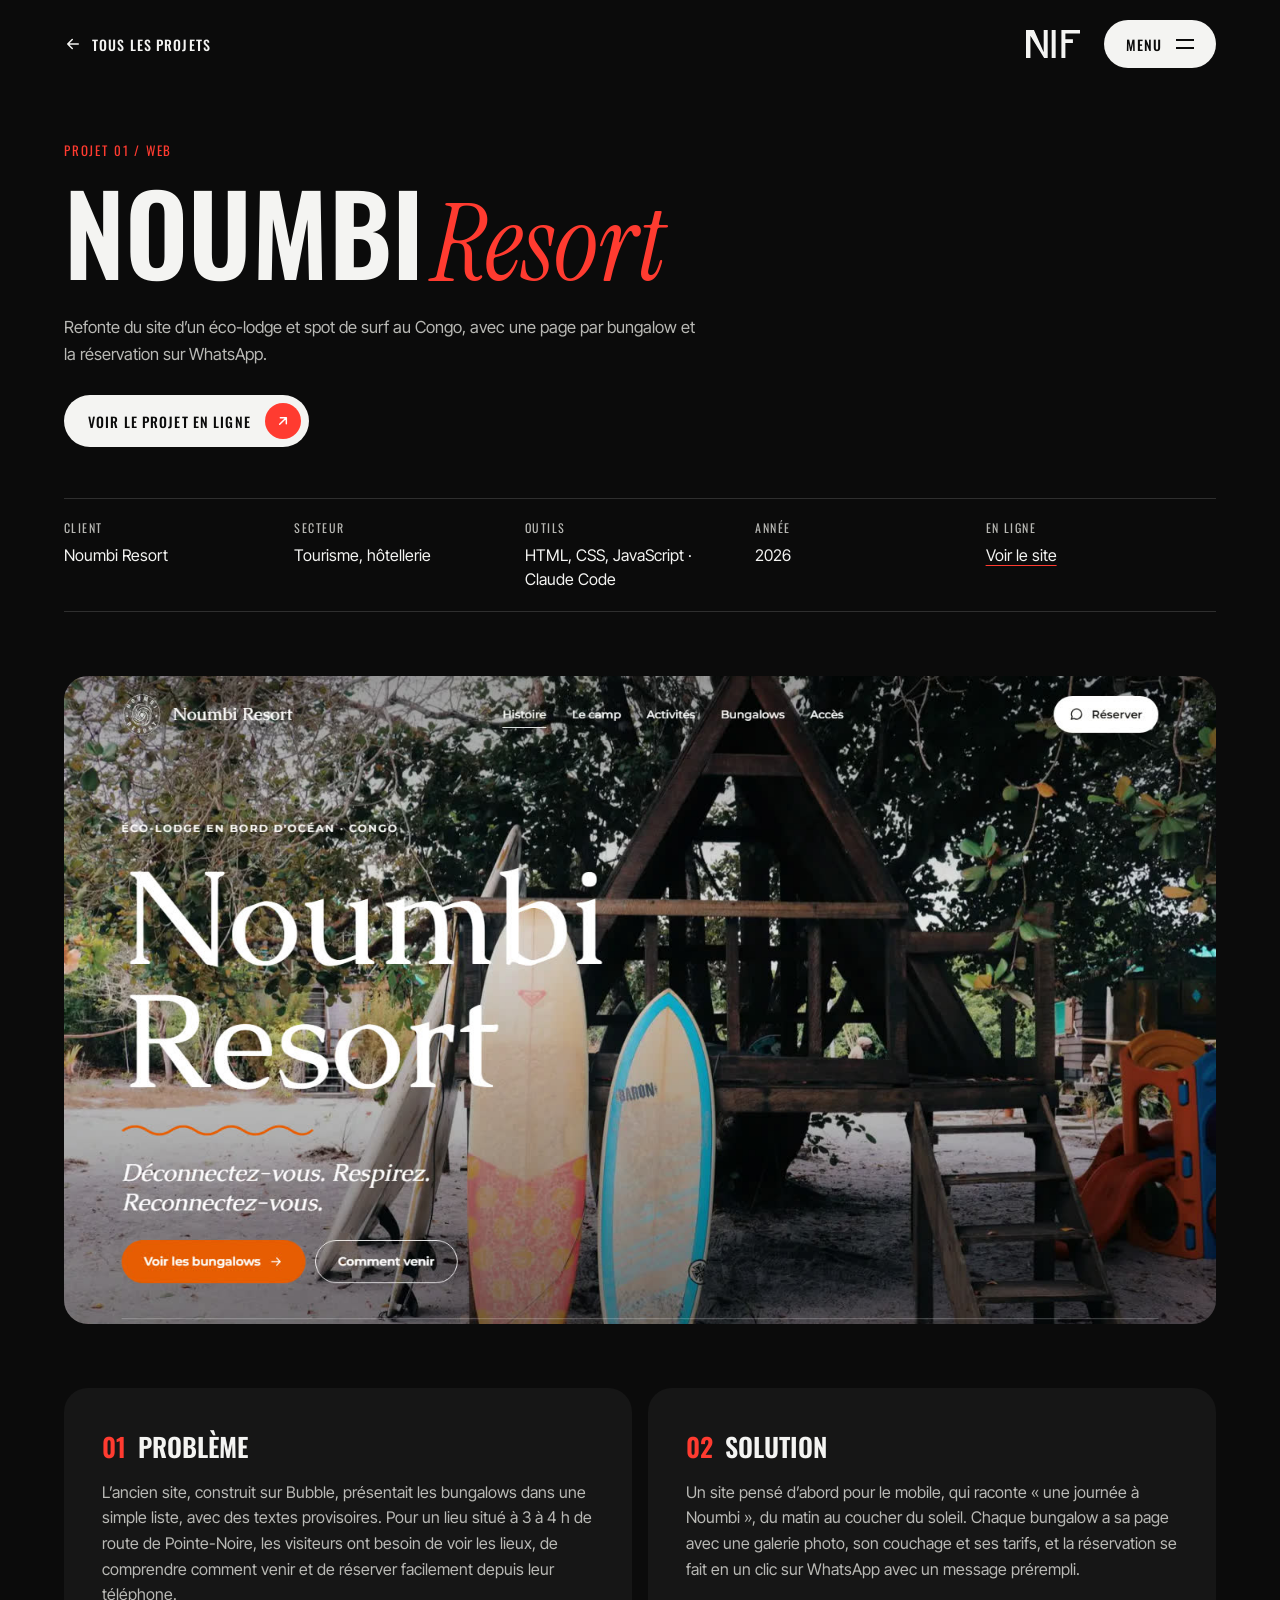
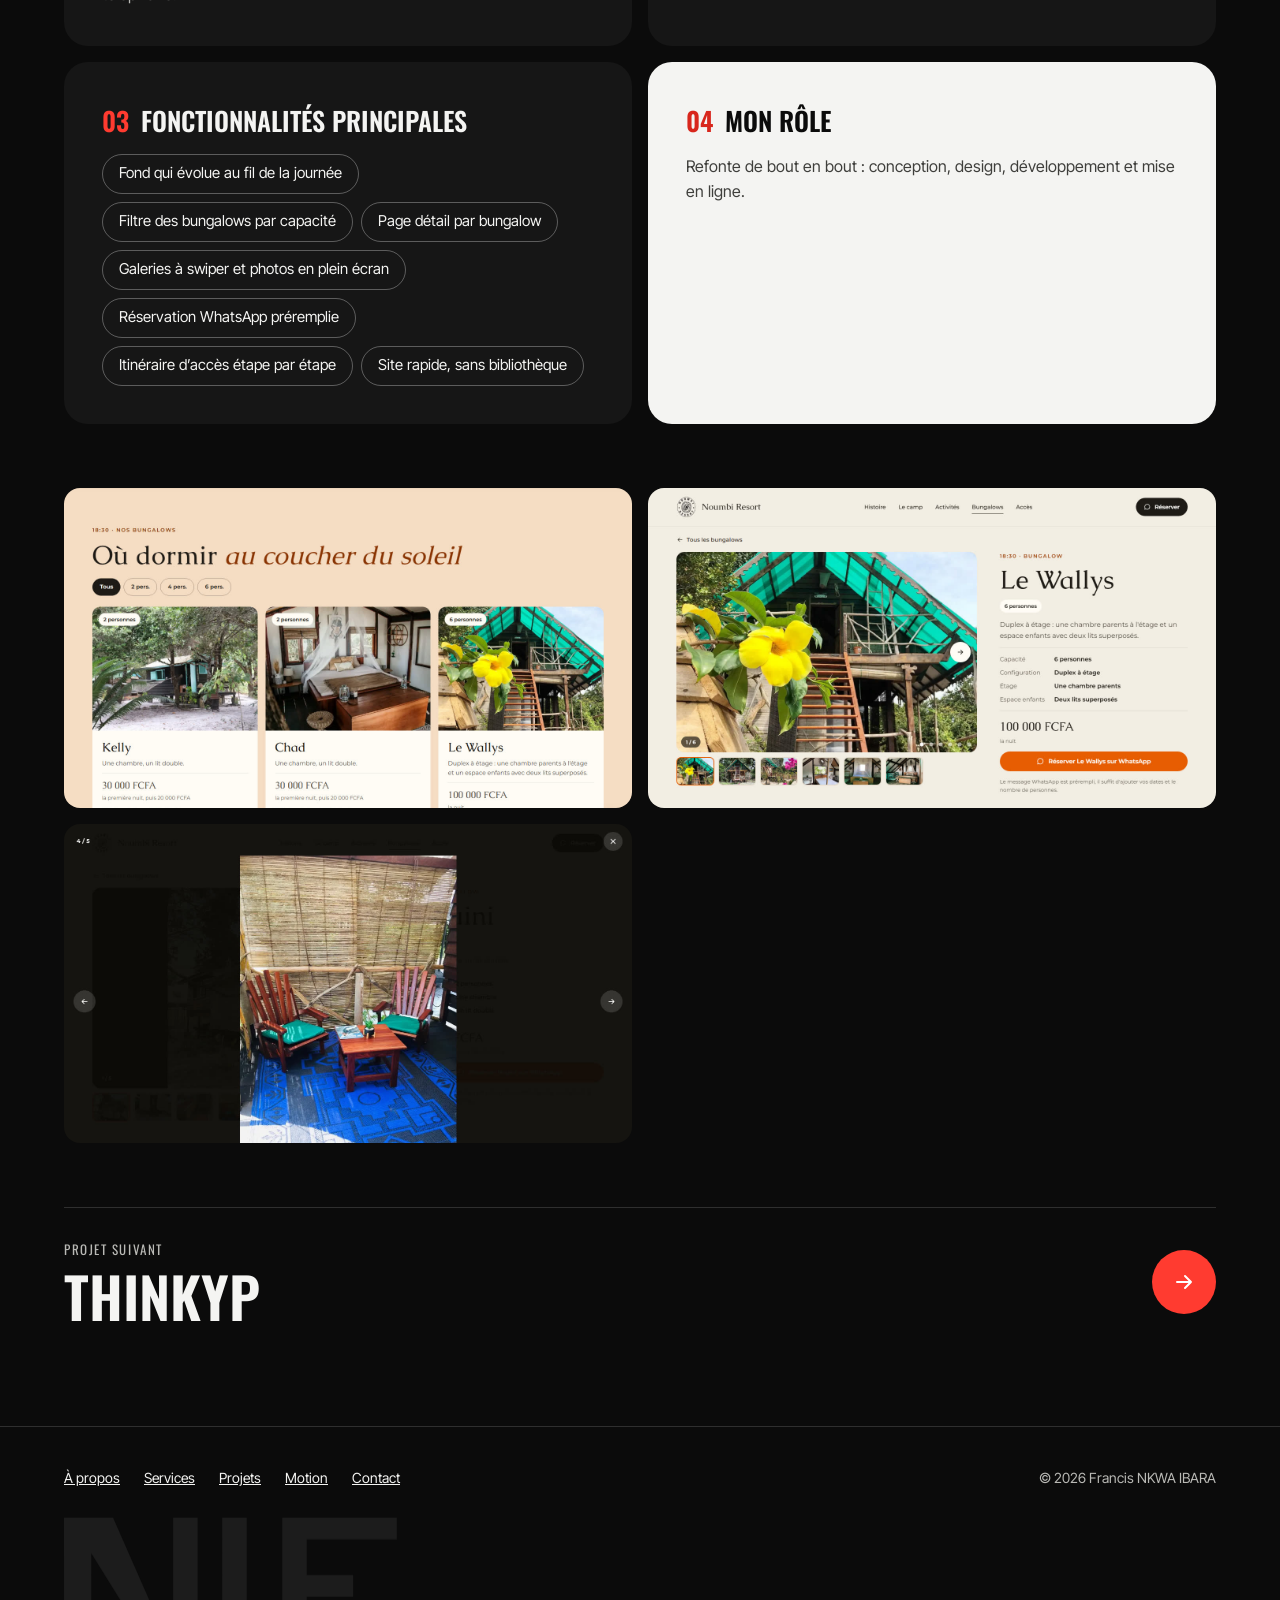
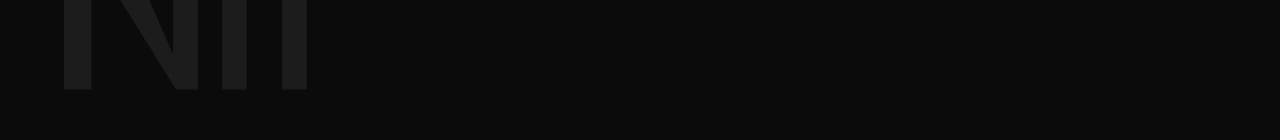
==== commit 1358e38b: "Ajoute le projet Noumbi Resort au portfolio - fiche complète avec 4 captures du site - numéro de ver" ====
--- a/projet.html
+++ b/projet.html
@@ -9,7 +9,7 @@
 <link rel="preconnect" href="https://fonts.googleapis.com">
 <link rel="preconnect" href="https://fonts.gstatic.com" crossorigin>
 <link rel="stylesheet" href="https://fonts.googleapis.com/css2?family=Oswald:wght@500;600&family=Instrument+Serif:ital@0;1&family=Inter+Tight:wght@400;500;600&display=swap">
-<link rel="stylesheet" href="css/style.css">
+<link rel="stylesheet" href="css/style.css?v=20261031">
 <script>document.documentElement.classList.add('js')</script>
 </head>
 <body data-page="projet">
@@ -109,7 +109,7 @@
   </div>
 </footer>
 
-<script src="js/data.js"></script>
-<script src="js/main.js"></script>
+<script src="js/data.js?v=20261031"></script>
+<script src="js/main.js?v=20261031"></script>
 </body>
 </html>
--- a/css/style.css
+++ b/css/style.css
@@ -227,7 +227,7 @@
   border: 1.5px dashed var(--line-strong); display: flex; align-items: center; justify-content: center;
   text-align: center; padding: 24px; color: var(--muted); font-size: 14px; line-height: 1.5;
 }
-.about-photo { width: 100%; max-width: 380px; aspect-ratio: 4 / 5; }
+.about-photo { width: 100%; max-width: 380px; aspect-ratio: 4 / 5; height: auto; object-fit: cover; border-bottom: 6px solid var(--accent); }
 .facts { display: grid; grid-template-columns: repeat(auto-fit, minmax(180px, 1fr)); border-top: 1px solid var(--line); margin-top: 12px; }
 .facts > div { display: flex; flex-direction: column; gap: 6px; padding: 20px 20px 20px 0; border-bottom: 1px solid var(--line); }
 .facts strong { font-family: var(--f-display); font-weight: 600; font-size: 22px; }
@@ -262,6 +262,15 @@
 .filter:hover { border-color: var(--paper); }
 .filter[aria-pressed="true"] { background: var(--paper); color: var(--ink); border-color: var(--paper); }
 .filter sup { font-size: 10px; margin-left: 4px; color: inherit; opacity: .6; }
+/* Mobile : les filtres restent sur une seule ligne, qu'on fait défiler à l'horizontale */
+@media (max-width: 600px) {
+  .filters {
+    width: calc(100% + var(--gutter)); margin-right: calc(-1 * var(--gutter)); padding-right: var(--gutter);
+    flex-wrap: nowrap; overflow-x: auto; scrollbar-width: none; -webkit-overflow-scrolling: touch;
+  }
+  .filters::-webkit-scrollbar { display: none; }
+  .filter { flex-shrink: 0; white-space: nowrap; }
+}
 
 .projects { display: grid; grid-template-columns: repeat(auto-fill, minmax(min(100%, 380px), 1fr)); gap: clamp(28px, 3vw, 40px) 24px; }
 .card { display: flex; flex-direction: column; gap: 16px; text-decoration: none; transition: opacity .4s var(--ease), transform .5s var(--ease); }
@@ -310,17 +319,100 @@
 .timeline strong { font-family: var(--f-display); font-weight: 600; font-size: 22px; text-transform: uppercase; }
 .timeline p { margin: 0; font-size: 15px; color: var(--muted-dark); }
 
-.gallery { display: grid; grid-template-columns: repeat(auto-fill, minmax(min(100%, 280px), 1fr)); gap: 16px; }
+.gallery { display: grid; grid-template-columns: repeat(auto-fill, minmax(min(42%, 220px), 1fr)); gap: 16px; }
+/* Mobile : une vidéo par ligne, et un seul emplacement « à venir » */
+@media (max-width: 600px) {
+  .gallery { grid-template-columns: 1fr; }
+  .gallery .work-next ~ .work-next { display: none; }
+  .gallery .work-next { aspect-ratio: 16 / 9; }
+}
 .work {
-  position: relative; margin: 0; aspect-ratio: 16 / 10; border-radius: 16px; overflow: hidden;
+  position: relative; margin: 0; aspect-ratio: 9 / 16; border-radius: 16px; overflow: hidden;
   display: flex; flex-direction: column; justify-content: space-between; padding: 20px;
   background: var(--ink); color: var(--paper);
 }
 .work img, .work video { position: absolute; inset: 0; width: 100%; height: 100%; object-fit: cover; }
 .work figcaption { position: relative; z-index: 1; margin-top: auto; display: flex; flex-direction: column; gap: 2px; font-size: 14px; }
 .work figcaption small { color: var(--muted); }
-.work.has-media figcaption { background: linear-gradient(transparent, #000000B3); margin: auto -20px -20px; padding: 32px 20px 20px; }
+/* Légende en haut pour laisser les commandes de la vidéo libres en bas */
+.work.has-media figcaption { background: linear-gradient(#000000B3, transparent); margin: -20px -20px auto; padding: 20px 20px 40px; pointer-events: none; }
 .work-next { background: transparent; color: #4A4A47; border: 1.5px dashed #0B0B0B66; }
+/* Vidéo horizontale : carte deux fois plus large, même hauteur que les autres */
+.work.is-landscape { grid-column: span 2; aspect-ratio: auto; min-height: 240px; }
+@media (max-width: 600px) { .work.is-landscape { grid-column: auto; aspect-ratio: 16 / 9; min-height: 0; } }
+.slide.is-landscape .slide-inner { aspect-ratio: 16 / 9; height: auto; width: min(100vw, calc(100dvh * 16 / 9)); }
+.work-hit { position: absolute; inset: 0; z-index: 2; width: 100%; background: transparent; border: 0; padding: 0; cursor: pointer; border-radius: inherit; }
+.work-sound {
+  position: absolute; right: 12px; bottom: 12px; z-index: 3; width: 44px; height: 44px; border-radius: 50%;
+  border: 0; background: #000000A6; color: #FFF; display: none; align-items: center; justify-content: center; cursor: pointer;
+}
+.work.is-playing .work-sound { display: flex; }
+.work-sound .i-on, .work.is-muted .work-sound .i-off { display: block; }
+.work-sound .i-off, .work.is-muted .work-sound .i-on { display: none; }
+
+/* --- Lecteur vidéo plein écran ---------------------------------------------- */
+
+.viewer { position: fixed; inset: 0; z-index: 80; background: #000; color: #FFF; }
+.viewer-open { overflow: hidden; }
+.viewer-track {
+  height: 100%; overflow-y: auto; scroll-snap-type: y mandatory; overscroll-behavior: contain;
+  scrollbar-width: none;
+}
+.viewer-track::-webkit-scrollbar { display: none; }
+.slide {
+  height: 100vh; height: 100dvh; scroll-snap-align: start; scroll-snap-stop: always;
+  display: flex; align-items: center; justify-content: center;
+}
+/* Le cadre garde toujours le format vertical de la vidéo, bandes noires autour si besoin */
+.slide-inner { position: relative; height: 100%; max-width: 100%; aspect-ratio: 9 / 16; cursor: pointer; }
+.slide-inner video { width: 100%; height: 100%; object-fit: contain; background: #000; display: block; }
+.slide-play {
+  position: absolute; inset: 0; display: flex; align-items: center; justify-content: center;
+  color: #FFFFFFE6; opacity: 0; transition: opacity .2s; pointer-events: none;
+}
+.slide.is-paused .slide-play { opacity: 1; }
+/* Barre de progression : on la fait glisser pour revenir en arrière */
+.slide-bar {
+  position: absolute; left: 0; right: 0; bottom: 0; z-index: 2; padding: 0 20px 18px;
+  display: flex; align-items: center; gap: 12px;
+}
+.slide-seek {
+  --p: 0%;
+  flex: 1; height: 28px; margin: 0; background: transparent; cursor: pointer;
+  -webkit-appearance: none; appearance: none;
+}
+.slide-seek::-webkit-slider-runnable-track { height: 4px; border-radius: 4px; background: linear-gradient(to right, var(--accent) var(--p), #FFFFFF4D var(--p)); }
+.slide-seek::-moz-range-track { height: 4px; border-radius: 4px; background: #FFFFFF4D; }
+.slide-seek::-moz-range-progress { height: 4px; border-radius: 4px; background: var(--accent); }
+.slide-seek::-webkit-slider-thumb { -webkit-appearance: none; width: 16px; height: 16px; margin-top: -6px; border-radius: 50%; background: #FFF; border: 0; }
+.slide-seek::-moz-range-thumb { width: 16px; height: 16px; border-radius: 50%; background: #FFF; border: 0; }
+.slide-seek:focus-visible { outline: 2px solid var(--accent); outline-offset: 2px; }
+.slide-time { font-size: 12px; font-variant-numeric: tabular-nums; color: #FFFFFFCC; white-space: nowrap; }
+.slide-skip {
+  position: absolute; top: 50%; transform: translateY(-50%); z-index: 2; padding: 10px 16px; border-radius: 999px;
+  background: #000000A6; font-family: var(--f-display); font-size: 18px; letter-spacing: .04em;
+  opacity: 0; transition: opacity .2s; pointer-events: none;
+}
+.slide-skip.is-left { left: 20px; }
+.slide-skip.is-right { right: 20px; }
+.slide-skip.is-on { opacity: 1; }
+.slide-cap {
+  position: absolute; left: 0; right: 0; bottom: 0; padding: 48px 20px 64px;
+  background: linear-gradient(transparent, #000000B3); display: flex; flex-direction: column; gap: 4px; pointer-events: none;
+}
+.slide-cap strong { font-family: var(--f-display); font-weight: 600; font-size: 20px; text-transform: uppercase; letter-spacing: .02em; }
+.slide-cap small { font-size: 14px; color: #FFFFFFB3; }
+.viewer-count { position: absolute; top: 24px; left: 20px; font-family: var(--f-display); font-size: 14px; letter-spacing: .1em; }
+.viewer-close, .viewer-nav button {
+  width: 48px; height: 48px; border-radius: 50%; border: 0; cursor: pointer;
+  background: #FFFFFF26; color: #FFF; display: flex; align-items: center; justify-content: center;
+  transition: background-color .2s;
+}
+.viewer-close:hover, .viewer-nav button:hover { background: #FFFFFF4D; }
+.viewer-close { position: absolute; top: 14px; right: 14px; }
+.viewer-nav { position: absolute; right: 24px; top: 50%; transform: translateY(-50%); display: flex; flex-direction: column; gap: 12px; }
+.viewer.is-single .viewer-nav, .viewer.is-single .viewer-count { display: none; }
+@media (hover: none), (pointer: coarse) { .viewer-nav { display: none; } }
 
 /* Outils */
 .tools { display: flex; flex-wrap: wrap; gap: clamp(32px, 4vw, 64px); }
@@ -403,9 +495,9 @@
 .block-light .todo { color: #6B6B67; }
 .pills { list-style: none; margin: 0; padding: 0; display: flex; flex-wrap: wrap; gap: 8px; }
 .pills li { min-height: 40px; display: inline-flex; align-items: center; padding: 0 16px; border: 1px solid var(--line-strong); border-radius: 999px; font-size: 15px; }
-.shots { display: grid; grid-template-columns: repeat(auto-fit, minmax(min(100%, 380px), 1fr)); gap: 16px; }
-.shots > * { aspect-ratio: 4 / 3; border-radius: 16px; overflow: hidden; }
-.shots img { width: 100%; height: 100%; object-fit: cover; }
+.shots { display: grid; grid-template-columns: repeat(auto-fill, minmax(min(100%, 520px), 1fr)); gap: 16px; }
+.shots > * { aspect-ratio: 16 / 9; border-radius: 16px; overflow: hidden; }
+.shots img { width: 100%; height: 100%; object-fit: cover; object-position: top center; }
 .next { display: flex; flex-wrap: wrap; justify-content: space-between; align-items: center; gap: 16px; padding-top: 32px; border-top: 1px solid var(--line); text-decoration: none; }
 .next > span:first-child { display: flex; flex-direction: column; gap: 8px; }
 .next small { font-family: var(--f-display); font-size: 13px; letter-spacing: .12em; text-transform: uppercase; color: var(--muted); }
@@ -421,7 +513,7 @@
 .cursor { display: none; }
 @media (hover: hover) and (pointer: fine) {
   .cursor {
-    display: flex; position: fixed; left: 0; top: 0; z-index: 70; pointer-events: none;
+    display: flex; position: fixed; left: 0; top: 0; z-index: 90; pointer-events: none;
     width: 14px; height: 14px; margin: -7px 0 0 -7px; border-radius: 50%; background: var(--paper);
     mix-blend-mode: difference; align-items: center; justify-content: center;
     transition: width .35s var(--ease), height .35s var(--ease), margin .35s var(--ease), opacity .3s;
